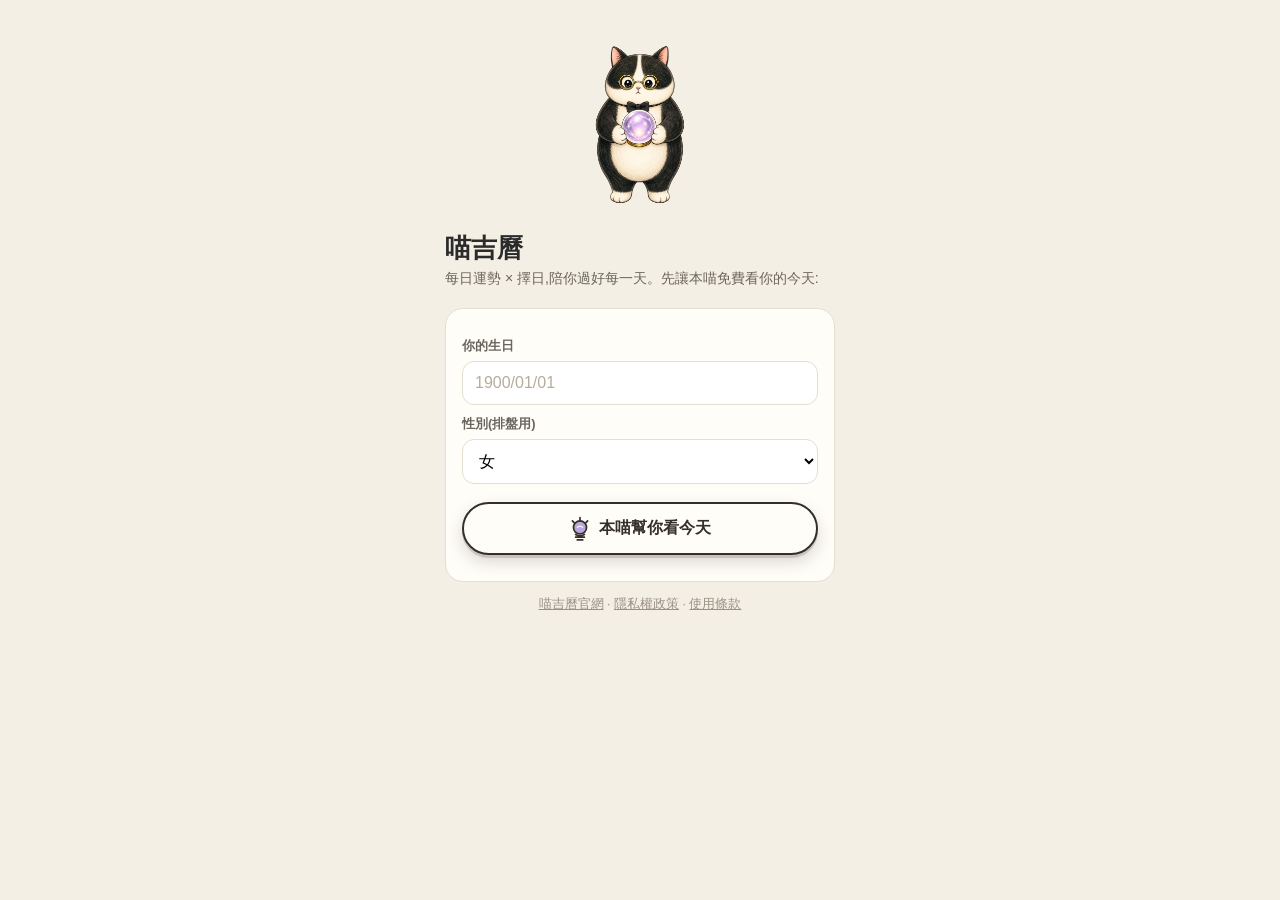
==== try/index.html @ 6813c4e7 "/try/:電腦上同時顯示 App Store 與 Google Play 兩個下載鈕(原本電腦一律導 Google Play) Co-Authored-By: Claude Opus 5.5 <no" ====
<!DOCTYPE html>
<html lang="zh-Hant">
<head>
<meta charset="UTF-8" />
<meta name="viewport" content="width=device-width, initial-scale=1.0, viewport-fit=cover" />
<title>喵吉曆 — 本喵先幫你看今天</title>
<style>
  * { box-sizing: border-box; margin: 0; }
  body { font-family: "Noto Sans TC", "PingFang TC", sans-serif; background: #f4efe5; color: #2b2b2b; min-height: 100vh; display: flex; justify-content: center; }
  .wrap { width: 100%; max-width: 430px; padding: 28px 20px 48px; }
  h1 { font-size: 26px; margin-bottom: 4px; }
  .sub { color: #6b665d; font-size: 14px; margin-bottom: 20px; }
  .card { background: #fffdf8; border: 1px solid #e5dfd2; border-radius: 18px; padding: 18px 16px; margin-bottom: 14px; }
  label { font-size: 13px; font-weight: 700; color: #6b665d; display: block; margin: 10px 0 6px; }
  input, select { width: 100%; padding: 12px; font-size: 16px; border: 1.5px solid #e5dfd2; border-radius: 12px; background: #fff; }
  input::placeholder { color: #b5ad9b; }
  input:focus, select:focus { outline: none; border-color: #c9a227; }
  /* 跟 app「寫日記」同款手繪貼紙鈕:紙底 + 墨線框 + 墨字 + 立體陰影,彩色水晶球當焦點(2026-10-04) */
  button.go { width: 100%; margin-top: 18px; padding: 12px; display: flex; align-items: center; justify-content: center; gap: 8px;
    font: inherit; font-size: 16px; font-weight: 800; color: #352f2a; background: #fffdf8; border: 2px solid #352f2a; border-radius: 999px;
    box-shadow: 0 3px 0 rgba(53, 47, 42, .16), 0 7px 16px rgba(53, 47, 42, .18); cursor: pointer; transition: transform .08s ease, box-shadow .08s ease; }
  button.go:active { transform: scale(.97) translateY(1px); box-shadow: 0 1px 0 rgba(53, 47, 42, .16), 0 4px 10px rgba(53, 47, 42, .16); }
  button.go svg { width: 22px; height: 25px; flex-shrink: 0; }
  .hidden { display: none; }
  .folded { opacity: .55; }
  #err { color: #c0392b; font-size: 13px; margin-top: 8px; }
  .score-row { display: flex; align-items: baseline; gap: 10px; }
  #score { font-size: 56px; font-weight: 800; }
  .level { font-size: 14px; font-weight: 800; color: #fff; padding: 3px 12px; border-radius: 999px; background: #b5ad9b; }
  .level.ji { background: #c0392b; } .level.shen { background: #34495e; }
  #ganzhi { color: #6b665d; font-size: 13px; margin: 6px 0 10px; }
  #quote { font-size: 15px; line-height: 1.7; margin-bottom: 10px; }
  #omen { font-size: 13.5px; color: #8a6a08; line-height: 1.6; margin-bottom: 8px; }
  #lucky { font-size: 13px; font-weight: 700; color: #6e8b5e; }
  .cta { text-align: center; }
  .cta p { font-size: 14px; color: #6b665d; margin-bottom: 12px; line-height: 1.7; }
  .cta a { display: inline-block; padding: 14px 34px; background: #c9a227; color: #fff; font-weight: 800; border-radius: 999px; text-decoration: none; font-size: 16px; }
  .cta .stores { display: flex; gap: 10px; justify-content: center; flex-wrap: wrap; }
  .cta a.hidden { display: none; }
  .note { font-size: 11.5px; color: #9a9184; margin-top: 10px; text-align: center; line-height: 1.6; }
  .cat { width: 130px; display: block; margin: 0 auto 8px; }
  .site-links { text-align: center; font-size: 12.5px; color: #9a9184; margin-top: 6px; }
  .site-links a { color: #9a9184; }
</style>
  <script type="module" crossorigin src="./assets/index-DkVh8uSk.js"></script>
</head>
<body>
  <div class="wrap">
    <img class="cat" src="./cat/cat-crystal.webp" alt="喵大師" onerror="this.style.display='none'" />
    <h1>喵吉曆</h1>
    <p class="sub">每日運勢 × 擇日,陪你過好每一天。先讓本喵免費看你的今天:</p>

    <div class="card" id="form-card">
      <label for="birth">你的生日</label>
      <!-- 直接打數字(命主 2026-09-22:日期選擇器要滑到自己生日太麻煩);邊打邊補斜線 -->
      <input type="text" id="birth" inputmode="numeric" autocomplete="bday" placeholder="1900/01/01" maxlength="10" />
      <label for="gender">性別(排盤用)</label>
      <select id="gender">
        <option value="female">女</option>
        <option value="male">男</option>
        <option value="na">不方便說</option>
      </select>
      <button class="go" id="go"><svg viewBox="12 6 40 46" aria-hidden="true"><g fill="none" stroke="currentColor" stroke-width="3.2" stroke-linecap="round" stroke-linejoin="round"><circle cx="32" cy="27" r="12" fill="#b9a7de"/><path d="M24 45h16M27 50h10M24 40c5 3 11 3 16 0"/><path d="M32 15v-6M42 19l4-4M22 19l-4-4"/><path d="M27 27c2.5-3.4 7.5-3.4 10 0" stroke="#fff9ed" stroke-width="2.2"/></g></svg>本喵幫你看今天</button>
      <p id="err"></p>
    </div>

    <div class="result-anchor"></div>
    <div class="card hidden" id="result">
      <div class="score-row"><span id="score">--</span><span>分</span><span class="level" id="level">平</span><span id="paws"></span></div>
      <p id="ganzhi"></p>
      <p id="quote"></p>
      <p id="omen"></p>
      <p id="lucky"></p>
    </div>

    <div class="card cta hidden" id="cta">
      <p>這只是通用盤。<br /><b>加上出生時辰</b>,分數、吉時、每天的錦囊全部變成你專屬的——還有一隻記得你大日子的貓。</p>
      <div class="stores"><a id="store" href="#">下載喵吉曆 App</a><a id="store2" class="hidden" href="#">Google Play</a></div>
      <p class="note">排盤在你的裝置上完成,生日不會被上傳或儲存。</p>
    </div>

    <p class="site-links"><a href="../">喵吉曆官網</a> · <a href="../privacy.html">隱私權政策</a> · <a href="../terms.html">使用條款</a></p>
  </div>
</body>
</html>
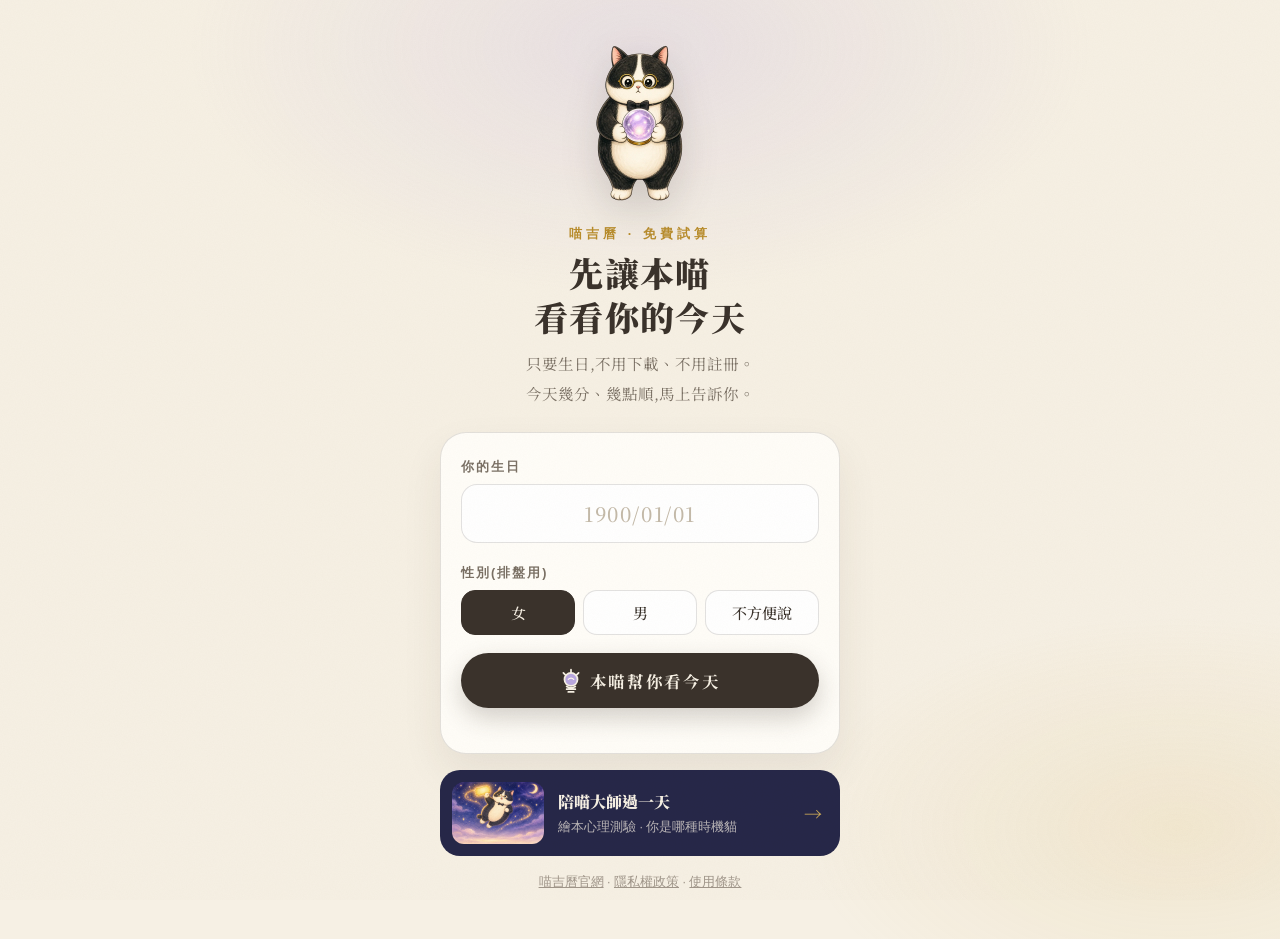
==== commit 89e1581c: "官網首頁與 /try/ 改版(跟繪本測驗同一套風格),首頁修正生辰資料說明 Co-Authored-By: Claude Opus 5.5 <noreply@anthropic.com>" ====
--- a/try/index.html
+++ b/try/index.html
@@ -4,58 +4,109 @@
 <meta charset="UTF-8" />
 <meta name="viewport" content="width=device-width, initial-scale=1.0, viewport-fit=cover" />
 <title>喵吉曆 — 本喵先幫你看今天</title>
+<meta name="theme-color" content="#f6f0e4" />
+<link rel="preconnect" href="https://fonts.googleapis.com" />
+<link rel="preconnect" href="https://fonts.gstatic.com" crossorigin />
+<link href="https://fonts.googleapis.com/css2?family=Noto+Serif+TC:wght@500;700;900&display=swap" rel="stylesheet" />
+<!-- 2026-11-18 改成跟繪本測驗、官網同一套(宋體、紙紋、金色細線);元素 id 跟 main.ts 對應,不要改名 -->
 <style>
-  * { box-sizing: border-box; margin: 0; }
-  body { font-family: "Noto Sans TC", "PingFang TC", sans-serif; background: #f4efe5; color: #2b2b2b; min-height: 100vh; display: flex; justify-content: center; }
-  .wrap { width: 100%; max-width: 430px; padding: 28px 20px 48px; }
-  h1 { font-size: 26px; margin-bottom: 4px; }
-  .sub { color: #6b665d; font-size: 14px; margin-bottom: 20px; }
-  .card { background: #fffdf8; border: 1px solid #e5dfd2; border-radius: 18px; padding: 18px 16px; margin-bottom: 14px; }
-  label { font-size: 13px; font-weight: 700; color: #6b665d; display: block; margin: 10px 0 6px; }
-  input, select { width: 100%; padding: 12px; font-size: 16px; border: 1.5px solid #e5dfd2; border-radius: 12px; background: #fff; }
-  input::placeholder { color: #b5ad9b; }
-  input:focus, select:focus { outline: none; border-color: #c9a227; }
-  /* 跟 app「寫日記」同款手繪貼紙鈕:紙底 + 墨線框 + 墨字 + 立體陰影,彩色水晶球當焦點(2026-10-04) */
-  button.go { width: 100%; margin-top: 18px; padding: 12px; display: flex; align-items: center; justify-content: center; gap: 8px;
-    font: inherit; font-size: 16px; font-weight: 800; color: #352f2a; background: #fffdf8; border: 2px solid #352f2a; border-radius: 999px;
-    box-shadow: 0 3px 0 rgba(53, 47, 42, .16), 0 7px 16px rgba(53, 47, 42, .18); cursor: pointer; transition: transform .08s ease, box-shadow .08s ease; }
-  button.go:active { transform: scale(.97) translateY(1px); box-shadow: 0 1px 0 rgba(53, 47, 42, .16), 0 4px 10px rgba(53, 47, 42, .16); }
+  :root { --paper: #f6f0e4; --card: #fffdf8; --ink: #3a322b; --sub: #7a7064; --hair: rgba(58, 50, 43, .14); --gold: #b98d2c; --gold2: #d9b45a;
+    --serif: "Noto Serif TC", "Songti TC", serif; --sans: "PingFang TC", "Noto Sans TC", sans-serif; }
+  * { box-sizing: border-box; margin: 0; padding: 0; -webkit-tap-highlight-color: transparent; }
+  body { font-family: var(--serif); background: var(--paper); color: var(--ink); min-height: 100vh; display: flex; justify-content: center; -webkit-font-smoothing: antialiased; }
+  body::before { content: ""; position: fixed; inset: 0; z-index: 50; pointer-events: none; opacity: .5; mix-blend-mode: multiply;
+    background-image: url("data:image/svg+xml,%3Csvg xmlns='http://www.w3.org/2000/svg' width='220' height='220'%3E%3Cfilter id='n'%3E%3CfeTurbulence type='fractalNoise' baseFrequency='.85' numOctaves='3' stitchTiles='stitch'/%3E%3CfeColorMatrix values='0 0 0 0 .45 0 0 0 0 .38 0 0 0 0 .28 0 0 0 .08 0'/%3E%3C/filter%3E%3Crect width='100%25' height='100%25' filter='url(%23n)'/%3E%3C/svg%3E"); }
+  body::after { content: ""; position: fixed; inset: -20%; z-index: -1; pointer-events: none;
+    background: radial-gradient(36% 28% at 50% 18%, rgba(185, 167, 222, .22), transparent 70%), radial-gradient(30% 24% at 80% 80%, rgba(217, 180, 90, .14), transparent 70%); }
+  .wrap { width: 100%; max-width: 440px; padding: 28px 20px 48px; }
+  @keyframes up { from { opacity: 0; transform: translateY(16px); } }
+  @keyframes float { 50% { transform: translateY(-8px); } }
+
+  .head { text-align: center; animation: up .8s both; }
+  .cat { width: 128px; display: block; margin: 0 auto 6px; animation: float 3.2s ease-in-out infinite; filter: drop-shadow(0 14px 18px rgba(58, 50, 43, .16)); }
+  .kicker { font: 700 12.5px var(--sans); letter-spacing: .32em; color: var(--gold); margin-bottom: 8px; }
+  h1 { font-size: 34px; font-weight: 900; line-height: 1.3; letter-spacing: .04em; }
+  .sub { color: var(--sub); font-size: 15.5px; line-height: 1.9; margin: 10px 0 24px; }
+
+  .card { background: var(--card); border: 1px solid var(--hair); border-radius: 26px; padding: 22px 20px; margin-bottom: 16px; box-shadow: 0 18px 40px rgba(58, 50, 43, .08); }
+  #form-card { animation: up .8s .15s both; transition: opacity .4s; }
+  label, .label { font: 700 12.5px var(--sans); letter-spacing: .16em; color: var(--sub); display: block; margin: 4px 0 8px; }
+  input { width: 100%; padding: 14px 16px; font: 500 20px var(--serif); letter-spacing: .08em; text-align: center; color: var(--ink);
+    border: 1px solid var(--hair); border-radius: 16px; background: #fff; margin-bottom: 18px; }
+  input::placeholder { color: #c4baa9; }
+  input:focus { outline: none; border-color: var(--gold2); box-shadow: 0 0 0 4px rgba(217, 180, 90, .18); }
+  /* 性別:三顆按鈕取代系統下拉;真正的值還是放在隱藏的 select(main.ts 讀它) */
+  #gender { display: none; }
+  .seg { display: grid; grid-template-columns: repeat(3, 1fr); gap: 8px; margin-bottom: 6px; }
+  .seg button { font: 500 15px var(--serif); color: var(--ink); background: #fff; border: 1px solid var(--hair); border-radius: 14px; padding: 11px 0; cursor: pointer; transition: all .2s; }
+  .seg button.on { background: var(--ink); color: var(--paper); border-color: var(--ink); }
+  button.go { width: 100%; margin-top: 18px; padding: 15px; display: flex; align-items: center; justify-content: center; gap: 8px; cursor: pointer;
+    font: 700 16.5px var(--serif); letter-spacing: .1em; color: var(--paper); background: var(--ink); border: 0; border-radius: 999px;
+    box-shadow: 0 10px 24px rgba(58, 50, 43, .22); transition: transform .1s; }
+  button.go:active { transform: scale(.97); }
   button.go svg { width: 22px; height: 25px; flex-shrink: 0; }
-  .hidden { display: none; }
-  .folded { opacity: .55; }
-  #err { color: #c0392b; font-size: 13px; margin-top: 8px; }
-  .score-row { display: flex; align-items: baseline; gap: 10px; }
-  #score { font-size: 56px; font-weight: 800; }
-  .level { font-size: 14px; font-weight: 800; color: #fff; padding: 3px 12px; border-radius: 999px; background: #b5ad9b; }
-  .level.ji { background: #c0392b; } .level.shen { background: #34495e; }
-  #ganzhi { color: #6b665d; font-size: 13px; margin: 6px 0 10px; }
-  #quote { font-size: 15px; line-height: 1.7; margin-bottom: 10px; }
-  #omen { font-size: 13.5px; color: #8a6a08; line-height: 1.6; margin-bottom: 8px; }
-  #lucky { font-size: 13px; font-weight: 700; color: #6e8b5e; }
-  .cta { text-align: center; }
-  .cta p { font-size: 14px; color: #6b665d; margin-bottom: 12px; line-height: 1.7; }
-  .cta a { display: inline-block; padding: 14px 34px; background: #c9a227; color: #fff; font-weight: 800; border-radius: 999px; text-decoration: none; font-size: 16px; }
+  .hidden { display: none !important; }
+  .folded { opacity: .5; }
+  #err { color: #b04a3a; font: 500 13px var(--sans); margin-top: 10px; text-align: center; min-height: 1em; }
+
+  /* 結果:像拆開一卷錦囊 */
+  #result { text-align: center; padding: 26px 22px 24px; animation: unroll .9s cubic-bezier(.2, .9, .3, 1.1) both; transform-origin: top center; position: relative; overflow: hidden; }
+  @keyframes unroll { from { opacity: 0; transform: perspective(800px) rotateX(-24deg) translateY(20px) scale(.96); } }
+  #result::before { content: ""; position: absolute; inset: 0 0 auto 0; height: 160px; background: radial-gradient(60% 100% at 50% 0%, rgba(217, 180, 90, .2), transparent 75%); pointer-events: none; }
+  #result > * { position: relative; animation: up .7s both; }
+  .score-row { display: flex; align-items: baseline; justify-content: center; gap: 8px; animation-delay: .3s !important; }
+  #score { font-size: 72px; font-weight: 900; line-height: 1; letter-spacing: -.02em; }
+  .score-row > span:nth-child(2) { font-size: 18px; font-weight: 700; color: var(--sub); }
+  .level { font: 800 14px var(--sans); color: #fff; padding: 3px 12px; border-radius: 999px; background: #b5ad9b; align-self: center; margin-left: 4px; }
+  .level.ji { background: #b5442f; } .level.shen { background: #44546a; }
+  #paws { display: block; width: 100%; font-size: 15px; letter-spacing: .2em; }
+  .score-row { flex-wrap: wrap; }
+  #ganzhi { font: 500 12.5px var(--sans); color: var(--sub); margin: 10px 0 16px; letter-spacing: .04em; animation-delay: .45s !important; }
+  .rule { height: 1px; background: linear-gradient(90deg, transparent, var(--gold2), transparent); margin: 0 0 16px; }
+  #quote { font-size: 18px; font-weight: 700; line-height: 1.85; margin-bottom: 14px; animation-delay: .6s !important; }
+  #omen { font-size: 14.5px; line-height: 1.8; color: #8a6a08; margin-bottom: 10px; animation-delay: .75s !important; }
+  #lucky { display: inline-block; font: 700 13px var(--sans); color: #4f6e43; background: rgba(110, 139, 94, .12); padding: 6px 14px; border-radius: 999px; animation-delay: .9s !important; }
+
+  .cta { text-align: center; animation: up .8s 1s both; }
+  .cta p { font-size: 15px; color: var(--sub); margin-bottom: 16px; line-height: 1.9; }
+  .cta p b { color: var(--ink); }
   .cta .stores { display: flex; gap: 10px; justify-content: center; flex-wrap: wrap; }
+  .cta a { display: inline-block; padding: 14px 30px; background: var(--gold); color: #fff; font: 700 15.5px var(--serif); letter-spacing: .08em; border-radius: 999px; text-decoration: none; box-shadow: 0 10px 22px rgba(185, 141, 44, .28); }
   .cta a.hidden { display: none; }
-  .note { font-size: 11.5px; color: #9a9184; margin-top: 10px; text-align: center; line-height: 1.6; }
-  .cat { width: 130px; display: block; margin: 0 auto 8px; }
-  .site-links { text-align: center; font-size: 12.5px; color: #9a9184; margin-top: 6px; }
-  .site-links a { color: #9a9184; }
+  .cta .note, .note { font: 500 11.5px var(--sans); color: #a0968a; margin-top: 12px; text-align: center; line-height: 1.7; }
+
+  .quiz-link { display: flex; align-items: center; gap: 14px; margin: 6px 0 18px; padding: 12px; border-radius: 20px; background: #262748; color: #f6f0e4; text-decoration: none; animation: up .8s .3s both; }
+  .quiz-link img { width: 92px; height: 62px; object-fit: cover; border-radius: 12px; flex: none; }
+  .quiz-link b { display: block; font-size: 16px; font-weight: 900; }
+  .quiz-link span { font: 500 12.5px var(--sans); color: rgba(246, 240, 228, .7); }
+  .quiz-link i { margin-left: auto; font-style: normal; color: var(--gold2); font-size: 18px; padding-right: 6px; }
+  .site-links { text-align: center; font: 500 12.5px var(--sans); color: #a0968a; margin-top: 8px; }
+  .site-links a { color: #a0968a; }
+  @media (prefers-reduced-motion: reduce) { *, *::before, *::after { animation: none !important; } }
 </style>
-  <script type="module" crossorigin src="./assets/index-DkVh8uSk.js"></script>
+  <script type="module" crossorigin src="./assets/main-DKmfoBD4.js"></script>
+  <link rel="modulepreload" crossorigin href="./assets/modulepreload-polyfill-B5Qt9EMX.js">
 </head>
 <body>
   <div class="wrap">
-    <img class="cat" src="./cat/cat-crystal.webp" alt="喵大師" onerror="this.style.display='none'" />
-    <h1>喵吉曆</h1>
-    <p class="sub">每日運勢 × 擇日,陪你過好每一天。先讓本喵免費看你的今天:</p>
+    <div class="head">
+      <img class="cat" src="./cat/cat-crystal.webp" alt="喵大師" onerror="this.style.display='none'" />
+      <div class="kicker">喵吉曆 · 免費試算</div>
+      <h1>先讓本喵<br />看看你的今天</h1>
+      <p class="sub">只要生日,不用下載、不用註冊。<br />今天幾分、幾點順,馬上告訴你。</p>
+    </div>
 
     <div class="card" id="form-card">
       <label for="birth">你的生日</label>
       <!-- 直接打數字(命主 2026-09-22:日期選擇器要滑到自己生日太麻煩);邊打邊補斜線 -->
       <input type="text" id="birth" inputmode="numeric" autocomplete="bday" placeholder="1900/01/01" maxlength="10" />
-      <label for="gender">性別(排盤用)</label>
-      <select id="gender">
+      <span class="label">性別(排盤用)</span>
+      <div class="seg" id="seg">
+        <button type="button" data-v="female" class="on">女</button>
+        <button type="button" data-v="male">男</button>
+        <button type="button" data-v="na">不方便說</button>
+      </div>
+      <select id="gender" aria-hidden="true" tabindex="-1">
         <option value="female">女</option>
         <option value="male">男</option>
         <option value="na">不方便說</option>
@@ -68,18 +119,33 @@
     <div class="card hidden" id="result">
       <div class="score-row"><span id="score">--</span><span>分</span><span class="level" id="level">平</span><span id="paws"></span></div>
       <p id="ganzhi"></p>
+      <div class="rule"></div>
       <p id="quote"></p>
       <p id="omen"></p>
       <p id="lucky"></p>
     </div>
 
     <div class="card cta hidden" id="cta">
-      <p>這只是通用盤。<br /><b>加上出生時辰</b>,分數、吉時、每天的錦囊全部變成你專屬的——還有一隻記得你大日子的貓。</p>
+      <p>這只是通用盤。<br /><b>加上出生時辰</b>,分數、吉時、每天的錦囊<br />全部變成你專屬的——還有一隻記得你大日子的貓。</p>
       <div class="stores"><a id="store" href="#">下載喵吉曆 App</a><a id="store2" class="hidden" href="#">Google Play</a></div>
       <p class="note">排盤在你的裝置上完成,生日不會被上傳或儲存。</p>
     </div>
 
+    <a class="quiz-link" href="./quiz/">
+      <img src="./quiz/scenes/12-ticket.webp" alt="" />
+      <div><b>陪喵大師過一天</b><span>繪本心理測驗 · 你是哪種時機貓</span></div>
+      <i>→</i>
+    </a>
+
     <p class="site-links"><a href="../">喵吉曆官網</a> · <a href="../privacy.html">隱私權政策</a> · <a href="../terms.html">使用條款</a></p>
   </div>
+  <script>
+    // 性別三顆按鈕 → 寫回隱藏的 select(main.ts 讀 select 的值)
+    document.getElementById('seg').addEventListener('click', e => {
+      const b = e.target.closest('button'); if (!b) return
+      document.querySelectorAll('#seg button').forEach(x => x.classList.toggle('on', x === b))
+      document.getElementById('gender').value = b.dataset.v
+    })
+  </script>
 </body>
 </html>
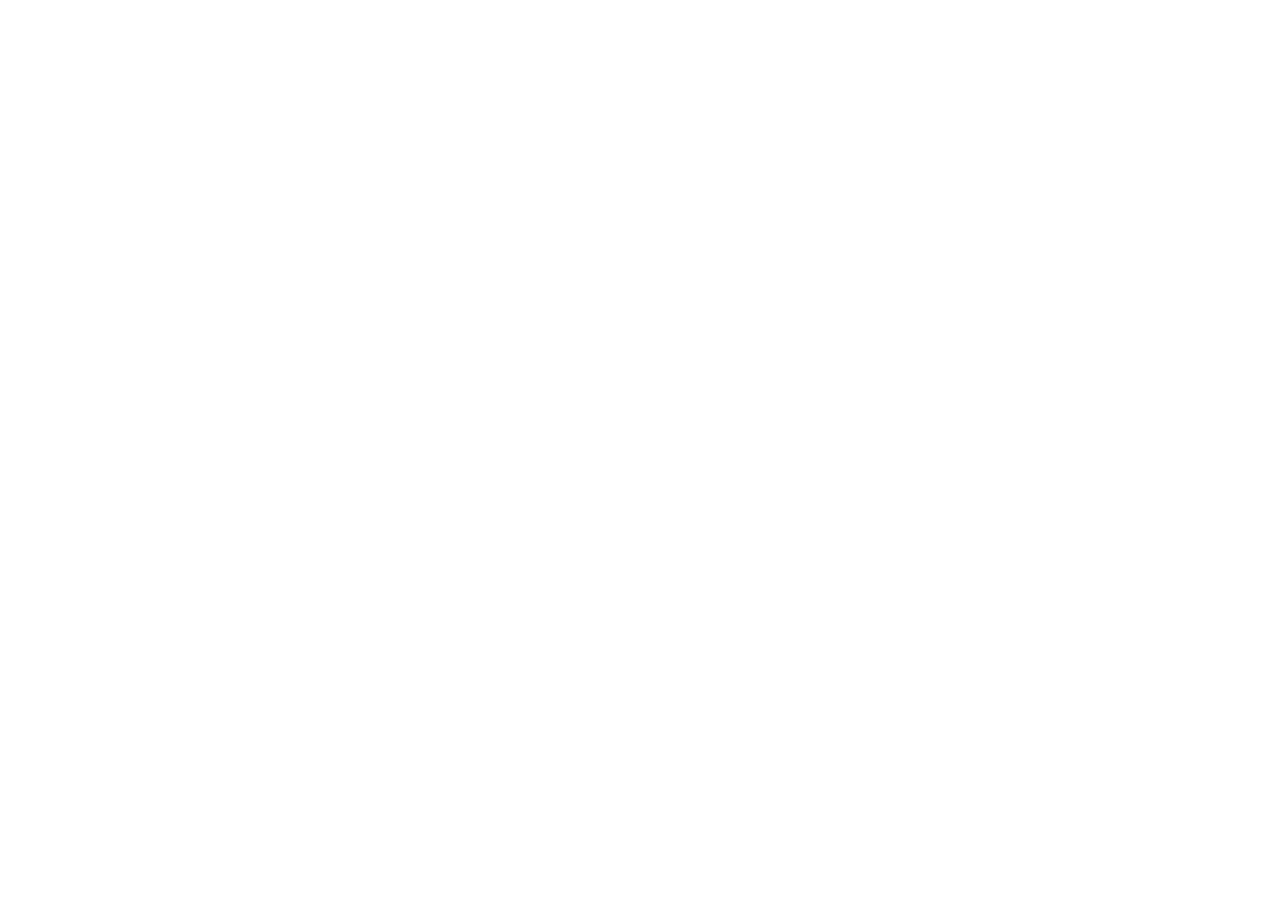
==== commit f1792fa6: "http 一律轉 https;繪本測驗限動圖預覽改 JPEG(iOS 長按存圖) Co-Authored-By: Claude Opus 5.5 <noreply@anthropic.com>" ====
--- a/try/index.html
+++ b/try/index.html
@@ -2,6 +2,8 @@
 <html lang="zh-Hant">
 <head>
 <meta charset="UTF-8" />
+  <!-- http 一律轉 https(2026-11-20:http 版網址列出現「不安全」,iOS 長按存圖、分享到 App 都會失效) -->
+  <script>if (location.protocol === 'http:' && !/^(localhost|127\.0\.0\.1)$/.test(location.hostname)) location.replace('https:' + location.href.slice(5))</script>
 <meta name="viewport" content="width=device-width, initial-scale=1.0, viewport-fit=cover" />
 <title>喵吉曆 — 本喵先幫你看今天</title>
 <meta name="theme-color" content="#f6f0e4" />
@@ -84,7 +86,7 @@
   .site-links a { color: #a0968a; }
   @media (prefers-reduced-motion: reduce) { *, *::before, *::after { animation: none !important; } }
 </style>
-  <script type="module" crossorigin src="./assets/main-DKmfoBD4.js"></script>
+  <script type="module" crossorigin src="./assets/main-CBQsXACU.js"></script>
   <link rel="modulepreload" crossorigin href="./assets/modulepreload-polyfill-B5Qt9EMX.js">
 </head>
 <body>
